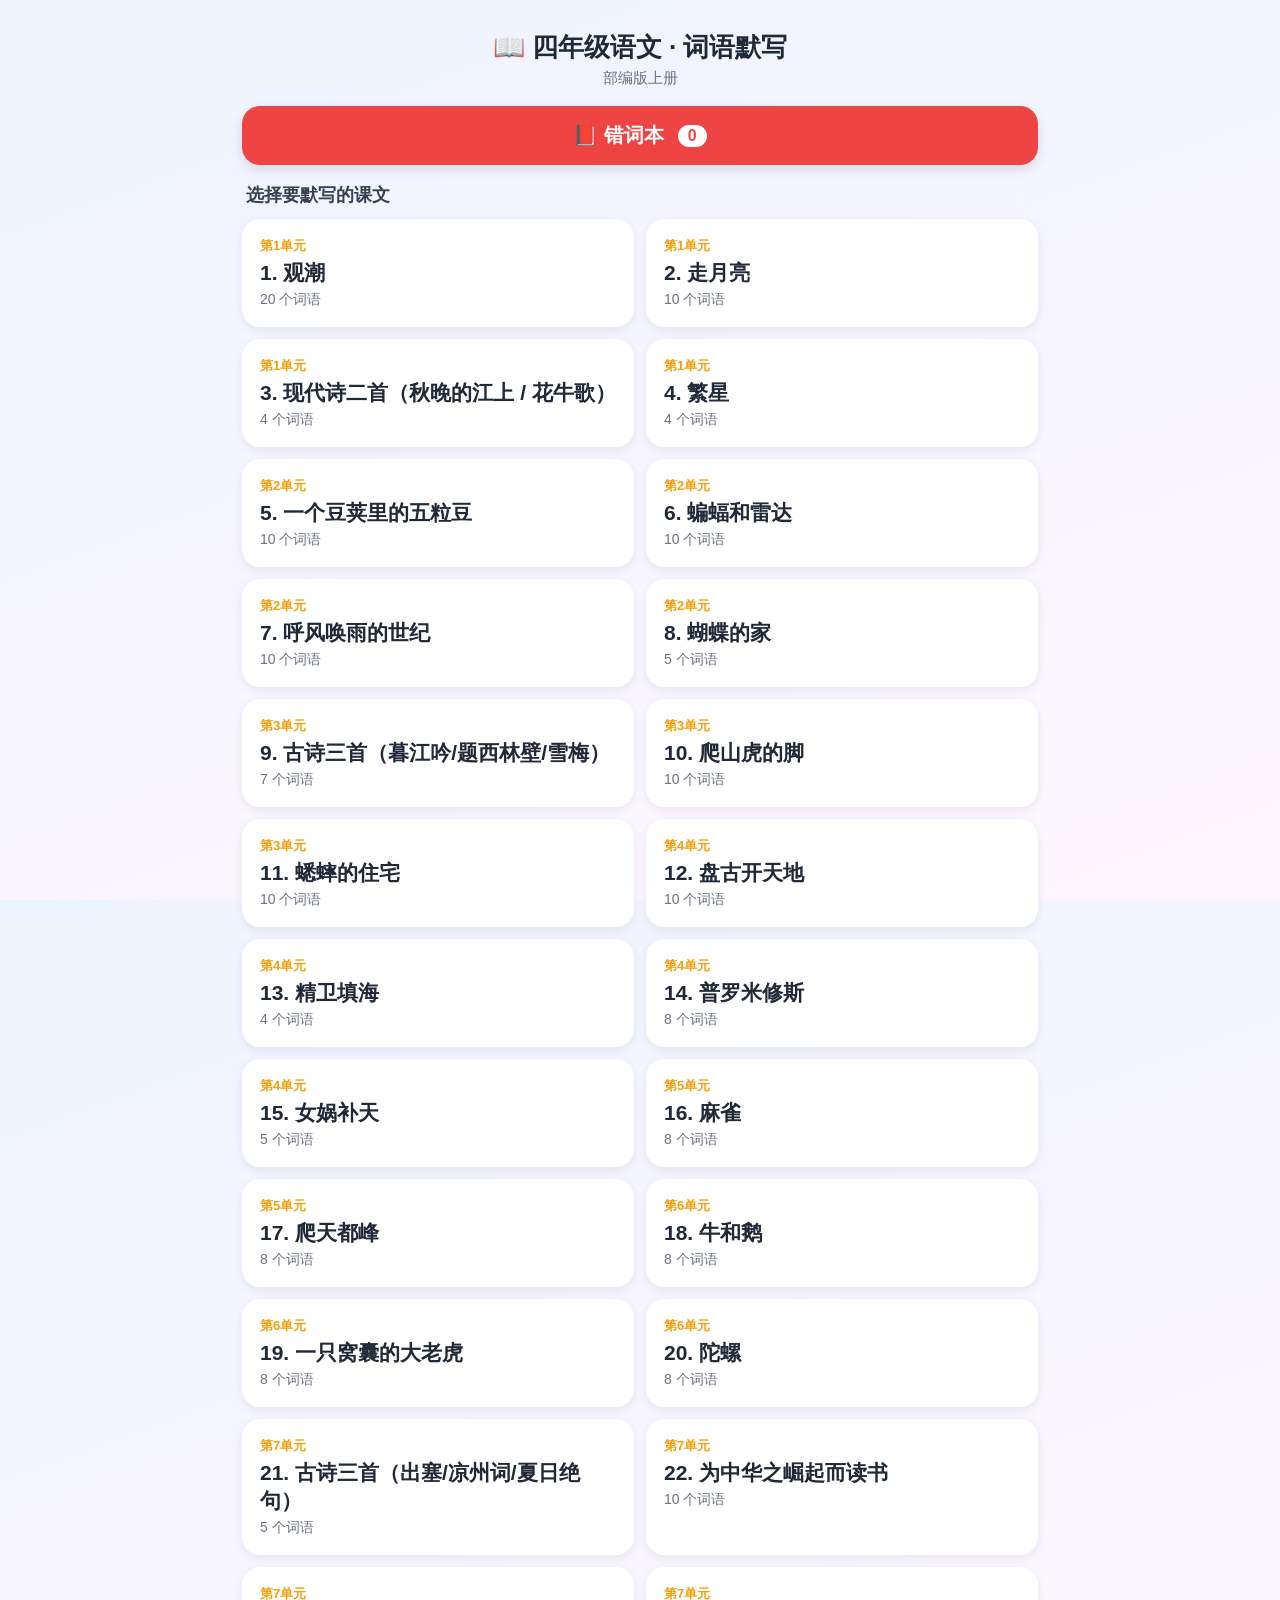
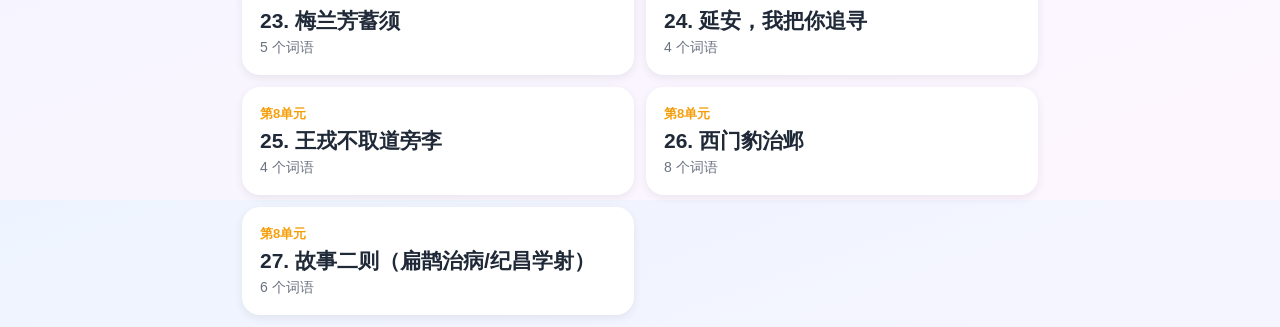
==== yuwen/index.html @ 21be1fcc "Initial commit: 语文词语默写 (四年级上册) + 多学科入口" ====
<!DOCTYPE html>
<html lang="zh-CN">
<head>
  <meta charset="UTF-8" />
  <meta name="viewport" content="width=device-width, initial-scale=1.0, maximum-scale=1.0, user-scalable=no" />
  <title>四年级语文 · 词语默写</title>
  <link rel="stylesheet" href="css/style.css" />
</head>
<body>
  <div id="app">
    <!-- 首页：选择课文 -->
    <section id="screen-home" class="screen active">
      <header class="topbar">
        <h1>📖 四年级语文 · 词语默写</h1>
        <p class="subtitle">部编版上册</p>
      </header>

      <div class="home-actions">
        <button id="btn-wrongbook" class="big-btn wrong">
          📕 错词本 <span id="wrong-count" class="badge">0</span>
        </button>
      </div>

      <h2 class="section-title">选择要默写的课文</h2>
      <div id="lesson-list" class="lesson-list"></div>
    </section>

    <!-- 默写页 -->
    <section id="screen-dictation" class="screen">
      <header class="topbar small">
        <button class="back-btn" data-back>← 返回</button>
        <span id="dictation-title" class="dictation-title">默写</span>
        <span id="progress" class="progress">1 / 1</span>
      </header>

      <div class="word-prompt">
        <div class="prompt-pinyin" id="prompt-pinyin">pīn yīn</div>
        <p class="prompt-hint">看拼音，在下面手写这个词语 ✍️</p>
      </div>

      <div class="canvas-wrap">
        <canvas id="pad" class="pad"></canvas>
        <div class="canvas-tools">
          <button id="btn-clear" class="tool-btn">🧹 清空重写</button>
        </div>
      </div>

      <div class="dictation-footer">
        <button id="btn-submit" class="big-btn primary">写好了，检查 ✓</button>
      </div>
    </section>

    <!-- 批改页（对照自评） -->
    <section id="screen-check" class="screen">
      <header class="topbar small">
        <span class="dictation-title">对一对，写对了吗？</span>
      </header>

      <div class="check-body">
        <div class="check-col">
          <div class="check-label">正确答案</div>
          <div id="correct-word" class="correct-word">词语</div>
          <div id="correct-pinyin" class="correct-pinyin">pīn yīn</div>
        </div>
        <div class="check-col">
          <div class="check-label">你写的</div>
          <img id="my-writing" class="my-writing" alt="你的手写" />
        </div>
      </div>

      <div class="check-actions">
        <button id="btn-wrong" class="big-btn wrong">❌ 写错了</button>
        <button id="btn-right" class="big-btn correct">✅ 写对了</button>
      </div>
    </section>

    <!-- 结果页 -->
    <section id="screen-result" class="screen">
      <header class="topbar small">
        <span class="dictation-title">🎉 默写完成</span>
      </header>
      <div class="result-body">
        <div class="result-score">
          <div class="score-num"><span id="score-right">0</span> / <span id="score-total">0</span></div>
          <div class="score-label">写对了</div>
        </div>
        <div id="result-wrong-list" class="result-wrong-list"></div>
      </div>
      <div class="result-actions">
        <button id="btn-retry-wrong" class="big-btn wrong">📕 立刻订正错词</button>
        <button class="big-btn primary" data-back>🏠 回首页</button>
      </div>
    </section>
  </div>

  <script src="data/words.js"></script>
  <script src="js/app.js"></script>
</body>
</html>
---- yuwen/css/style.css ----
* { box-sizing: border-box; margin: 0; padding: 0; -webkit-tap-highlight-color: transparent; }

:root {
  --blue: #3b82f6;
  --green: #22c55e;
  --red: #ef4444;
  --amber: #f59e0b;
  --ink: #1f2937;
  --paper: #fffdf5;
  --line: #e5e7eb;
}

html, body {
  height: 100%;
  font-family: "PingFang SC", "Microsoft YaHei", "Noto Sans SC", sans-serif;
  color: var(--ink);
  background: linear-gradient(160deg, #eef4ff 0%, #fef6ff 100%);
  overscroll-behavior: none;
}

#app { max-width: 820px; margin: 0 auto; min-height: 100%; padding: 12px; }

/* 屏幕切换 */
.screen { display: none; animation: fade .25s ease; }
.screen.active { display: block; }
@keyframes fade { from { opacity: 0; transform: translateY(6px); } to { opacity: 1; transform: none; } }

/* 顶栏 */
.topbar { text-align: center; padding: 18px 8px 12px; }
.topbar h1 { font-size: 26px; }
.topbar .subtitle { color: #6b7280; margin-top: 4px; font-size: 15px; }
.topbar.small { display: flex; align-items: center; justify-content: space-between; gap: 8px; }
.dictation-title { font-size: 20px; font-weight: 700; }
.progress { font-size: 17px; color: var(--blue); font-weight: 700; }

.back-btn {
  border: none; background: #fff; color: var(--ink);
  font-size: 16px; padding: 8px 14px; border-radius: 12px;
  box-shadow: 0 2px 6px rgba(0,0,0,.08); cursor: pointer;
}

/* 通用大按钮 */
.big-btn {
  display: inline-flex; align-items: center; justify-content: center; gap: 8px;
  border: none; border-radius: 18px; cursor: pointer;
  font-size: 20px; font-weight: 700; padding: 16px 22px;
  color: #fff; box-shadow: 0 4px 12px rgba(0,0,0,.12);
  transition: transform .08s ease, filter .15s ease;
  width: 100%;
}
.big-btn:active { transform: scale(.97); filter: brightness(.95); }
.big-btn.primary { background: var(--blue); }
.big-btn.correct { background: var(--green); }
.big-btn.wrong { background: var(--red); }

.badge {
  background: #fff; color: var(--red); border-radius: 999px;
  padding: 2px 10px; font-size: 16px; margin-left: 6px;
}

/* 首页 */
.home-actions { margin: 6px 0 18px; }
.section-title { font-size: 18px; margin: 12px 4px; color: #374151; }
.lesson-list { display: grid; grid-template-columns: 1fr 1fr; gap: 12px; }
.lesson-card {
  background: #fff; border-radius: 18px; padding: 16px; cursor: pointer;
  box-shadow: 0 3px 10px rgba(0,0,0,.07); border: 2px solid transparent;
  transition: transform .08s ease, border-color .15s ease;
}
.lesson-card:active { transform: scale(.98); }
.lesson-card .lc-unit { font-size: 13px; color: var(--amber); font-weight: 700; }
.lesson-card .lc-title { font-size: 21px; font-weight: 800; margin: 4px 0; }
.lesson-card .lc-count { font-size: 14px; color: #6b7280; }

/* 默写页 */
.word-prompt { text-align: center; margin: 14px 0 8px; }
.prompt-pinyin { font-size: 30px; letter-spacing: 2px; color: var(--blue); font-weight: 700; min-height: 38px; }
.speak-btn {
  margin-top: 10px; border: none; background: var(--amber); color: #fff;
  font-size: 19px; font-weight: 700; padding: 12px 24px; border-radius: 16px;
  cursor: pointer; box-shadow: 0 3px 8px rgba(245,158,11,.4);
}
.speak-btn:active { transform: scale(.97); }
.prompt-hint { margin-top: 10px; color: #6b7280; font-size: 15px; }

.canvas-wrap { margin: 10px 0; }
.pad {
  width: 100%; height: 300px; background: var(--paper);
  border-radius: 20px; border: 3px dashed #d6c79a;
  touch-action: none; display: block;
  box-shadow: inset 0 2px 8px rgba(0,0,0,.04);
}
.canvas-tools { display: flex; justify-content: center; margin-top: 10px; }
.tool-btn {
  border: none; background: #fff; color: var(--ink);
  font-size: 16px; padding: 10px 18px; border-radius: 14px;
  box-shadow: 0 2px 6px rgba(0,0,0,.08); cursor: pointer;
}

.dictation-footer { margin: 14px 0 24px; }

/* 批改页 */
.check-body { display: grid; grid-template-columns: 1fr 1fr; gap: 12px; margin: 18px 0; }
.check-col { background: #fff; border-radius: 18px; padding: 16px; text-align: center; box-shadow: 0 3px 10px rgba(0,0,0,.07); }
.check-label { font-size: 15px; color: #6b7280; margin-bottom: 10px; }
.correct-word { font-size: 44px; font-weight: 800; letter-spacing: 4px; color: var(--ink); }
.correct-pinyin { font-size: 18px; color: var(--blue); margin-top: 8px; }
.my-writing { max-width: 100%; max-height: 160px; border-radius: 10px; background: var(--paper); }

.check-actions { display: grid; grid-template-columns: 1fr 1fr; gap: 12px; margin: 12px 0 24px; }

/* 结果页 */
.result-body { text-align: center; margin: 24px 0; }
.result-score { background: #fff; border-radius: 22px; padding: 26px; box-shadow: 0 4px 14px rgba(0,0,0,.08); display: inline-block; }
.score-num { font-size: 46px; font-weight: 900; color: var(--green); }
.score-label { font-size: 16px; color: #6b7280; margin-top: 6px; }
.result-wrong-list { margin: 18px 0; display: flex; flex-wrap: wrap; gap: 10px; justify-content: center; }
.wrong-chip { background: #fff5f5; color: var(--red); border: 2px solid #fecaca; border-radius: 14px; padding: 10px 16px; font-size: 22px; font-weight: 700; }
.result-actions { display: grid; gap: 12px; margin-bottom: 24px; }

.empty-tip { text-align: center; color: #9ca3af; padding: 30px; font-size: 16px; }
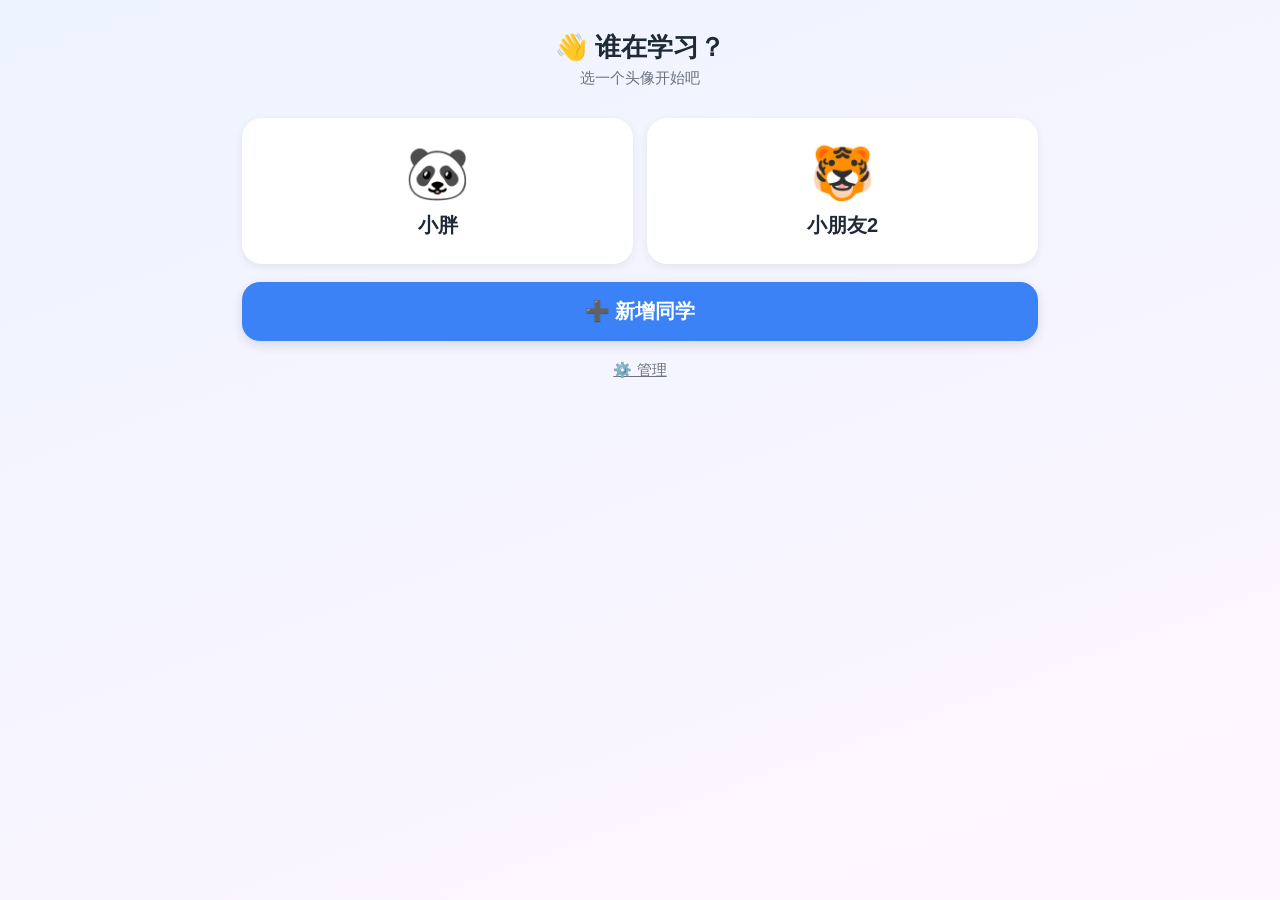
==== commit db7d0b3e: "feat: 本地多用户档案(登录)，按用户隔离错词库与进度；预置示例用户" ====
--- a/yuwen/index.html
+++ b/yuwen/index.html
@@ -8,8 +8,25 @@
 </head>
 <body>
   <div id="app">
+    <!-- 选用户页（登录） -->
+    <section id="screen-login" class="screen active">
+      <header class="topbar">
+        <h1>👋 谁在学习？</h1>
+        <p class="subtitle">选一个头像开始吧</p>
+      </header>
+      <div id="user-list" class="user-list"></div>
+      <div class="login-tools">
+        <button id="btn-add-user" class="big-btn primary">➕ 新增同学</button>
+        <button id="btn-manage-user" class="ghost-btn">⚙️ 管理</button>
+      </div>
+    </section>
+
     <!-- 首页：选择课文 -->
-    <section id="screen-home" class="screen active">
+    <section id="screen-home" class="screen">
+      <div class="user-bar">
+        <span id="current-user" class="current-user">🐼 小胖</span>
+        <button id="btn-switch-user" class="switch-btn">切换</button>
+      </div>
       <header class="topbar">
         <h1>📖 四年级语文 · 词语默写</h1>
         <p class="subtitle">部编版上册</p>
@@ -94,6 +111,7 @@
   </div>
 
   <script src="data/words.js"></script>
+  <script src="js/users.js"></script>
   <script src="js/app.js"></script>
 </body>
 </html>
--- a/yuwen/css/style.css
+++ b/yuwen/css/style.css
@@ -119,3 +119,50 @@
 .result-actions { display: grid; gap: 12px; margin-bottom: 24px; }
 
 .empty-tip { text-align: center; color: #9ca3af; padding: 30px; font-size: 16px; }
+
+/* ===== 用户选择页 ===== */
+.user-list { display: grid; grid-template-columns: 1fr 1fr; gap: 14px; margin: 18px 0; }
+.user-card {
+  background: #fff; border-radius: 20px; padding: 22px 16px; cursor: pointer;
+  text-align: center; box-shadow: 0 3px 10px rgba(0,0,0,.07);
+  border: 3px solid transparent; transition: transform .08s ease, border-color .15s ease;
+  position: relative;
+}
+.user-card:active { transform: scale(.97); }
+.user-card .ua { font-size: 52px; }
+.user-card .un { font-size: 20px; font-weight: 800; margin-top: 8px; }
+.user-card .lock { position: absolute; top: 10px; right: 12px; font-size: 16px; opacity: .6; }
+.user-card .del { position: absolute; top: 8px; left: 10px; font-size: 20px; color: var(--red);
+  background: #fff5f5; border-radius: 50%; width: 30px; height: 30px; line-height: 30px;
+  display: none; border: 1px solid #fecaca; }
+.user-card.manage .del { display: block; }
+
+.login-tools { display: grid; gap: 10px; margin: 16px 0 24px; }
+.ghost-btn {
+  border: none; background: transparent; color: #6b7280; font-size: 15px;
+  padding: 10px; cursor: pointer; text-decoration: underline;
+}
+
+/* 首页顶部用户栏 */
+.user-bar { display: flex; align-items: center; justify-content: flex-end; gap: 10px; padding: 8px 4px 0; }
+.current-user { font-size: 17px; font-weight: 700; color: var(--ink); background: #fff;
+  padding: 8px 16px; border-radius: 999px; box-shadow: 0 2px 6px rgba(0,0,0,.06); }
+.switch-btn { border: none; background: var(--blue); color: #fff; font-size: 14px;
+  padding: 8px 16px; border-radius: 999px; cursor: pointer; }
+
+/* PIN 输入弹层 */
+.pin-modal { position: fixed; inset: 0; background: rgba(0,0,0,.45); display: none;
+  align-items: center; justify-content: center; z-index: 1000; }
+.pin-modal.show { display: flex; }
+.pin-box { background: #fff; border-radius: 22px; padding: 24px; width: 300px; max-width: 90vw; text-align: center; }
+.pin-box h3 { font-size: 19px; margin-bottom: 6px; }
+.pin-box .pin-sub { color: #6b7280; font-size: 14px; margin-bottom: 14px; }
+.pin-dots { font-size: 30px; letter-spacing: 8px; min-height: 40px; color: var(--blue); }
+.pin-pad { display: grid; grid-template-columns: repeat(3,1fr); gap: 10px; margin: 14px 0; }
+.pin-key { border: none; background: #f3f4f6; font-size: 24px; font-weight: 700;
+  padding: 14px; border-radius: 14px; cursor: pointer; }
+.pin-key:active { background: #e5e7eb; }
+.pin-actions { display: flex; gap: 10px; }
+.pin-actions button { flex: 1; border: none; border-radius: 12px; padding: 12px; font-size: 15px; cursor: pointer; }
+.pin-cancel { background: #f3f4f6; color: #374151; }
+.pin-ok { background: var(--green); color: #fff; }
